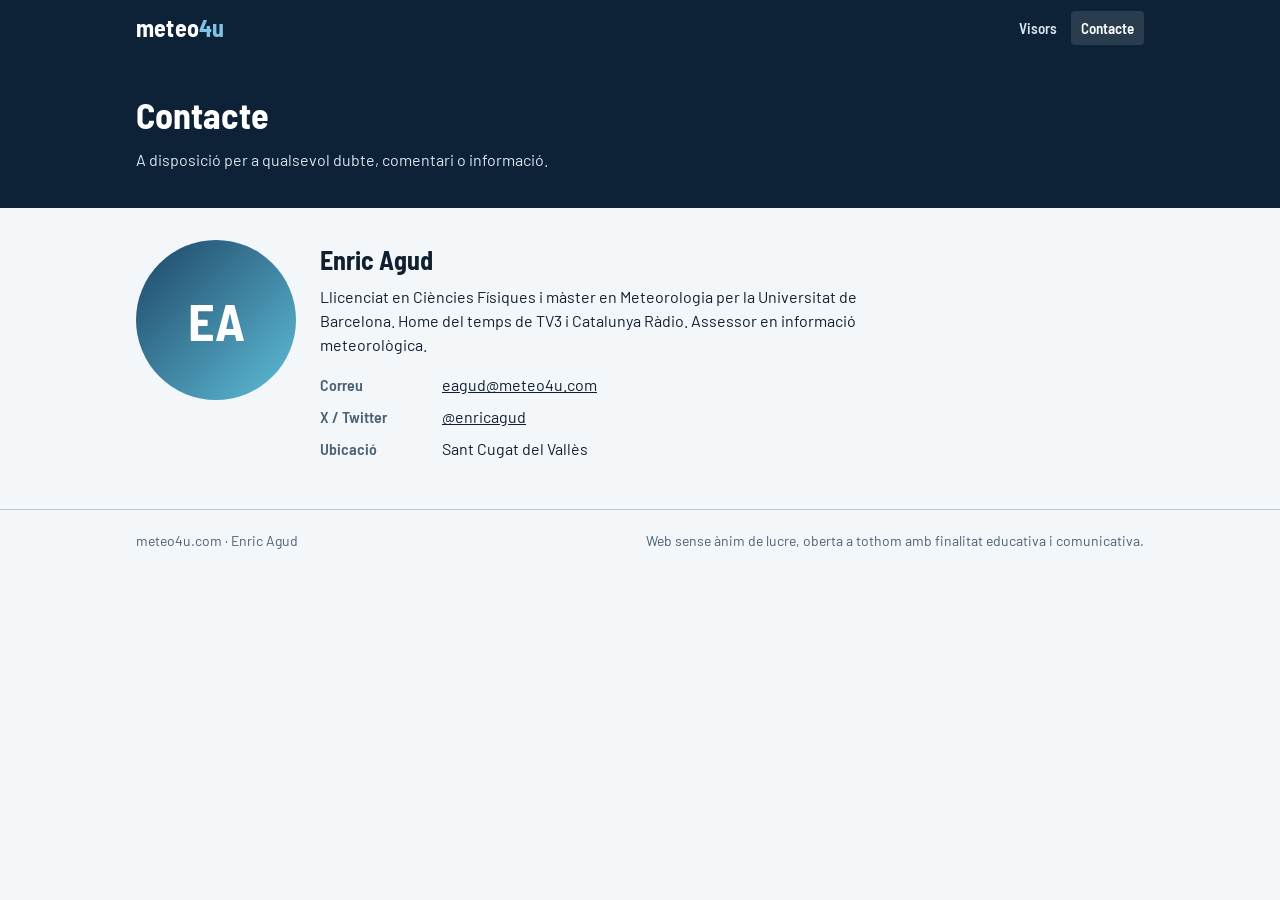
==== contacte/index.html @ 1f2ea727 "Nova portada amb els visors i pàgina de Contacte - index.html: portada centrada en els visors (AROME" ====
<!DOCTYPE html>
<html lang="ca">
<head>
<meta charset="utf-8">
<meta name="viewport" content="width=device-width, initial-scale=1">
<title>Contacte · meteo4u</title>
<meta name="description" content="Contacte amb Enric Agud, meteoròleg.">
<link rel="preconnect" href="https://fonts.googleapis.com">
<link rel="stylesheet" href="https://fonts.googleapis.com/css2?family=Barlow:wght@400;500&family=Barlow+Semi+Condensed:wght@500;600;700&display=swap">
<link rel="stylesheet" href="../assets/site.css">
</head>
<body>
<header class="top">
  <div class="wrap">
    <a class="brand" href="../">meteo<span>4u</span></a>
    <nav aria-label="Principal">
      <a href="../">Visors</a>
      <a href="./" aria-current="page">Contacte</a>
    </nav>
  </div>
</header>

<section class="page-head">
  <div class="wrap">
    <h1>Contacte</h1>
    <p>A disposició per a qualsevol dubte, comentari o informació.</p>
  </div>
</section>

<main class="wrap">
  <div class="about">
    <!-- Substituir per <img class="avatar" src="enric-agud.jpg" alt="Enric Agud"> quan hi hagi foto -->
    <div class="avatar" aria-hidden="true">EA</div>
    <div>
      <h2>Enric Agud</h2>
      <p>Llicenciat en Ciències Físiques i màster en Meteorologia per la Universitat de Barcelona.
        Home del temps de TV3 i Catalunya Ràdio. Assessor en informació meteorològica.</p>
      <ul class="contact-list">
        <li><span class="k">Correu</span><a href="mailto:eagud@meteo4u.com">eagud@meteo4u.com</a></li>
        <li><span class="k">X / Twitter</span><a href="https://twitter.com/enricagud" rel="me">@enricagud</a></li>
        <li><span class="k">Ubicació</span><span>Sant Cugat del Vallès</span></li>
      </ul>
    </div>
  </div>
</main>

<footer>
  <div class="wrap">
    <span>meteo4u.com · Enric Agud</span>
    <span>Web sense ànim de lucre, oberta a tothom amb finalitat educativa i comunicativa.</span>
  </div>
</footer>
</body>
</html>
---- assets/site.css ----
/* Estils comuns de la portada i les pàgines de text (els visors porten els seus) */
:root {
  --ink: #102030;
  --ink-soft: #4a6075;
  --panel: #f4f7fa;
  --line: #b9c8d6;
  --sea: #c8dce8;
  --deep: #0d2236;
  --sans: "Barlow", "Helvetica Neue", Arial, sans-serif;
  --cond: "Barlow Semi Condensed", "Arial Narrow", Arial, sans-serif;
}
* { box-sizing: border-box; }
html, body { margin: 0; }
body { background: var(--panel); color: var(--ink); font-family: var(--sans); line-height: 1.5; }
a { color: inherit; }
:focus-visible { outline: 2px solid var(--ink); outline-offset: 2px; }
.wrap { max-width: 1040px; margin: 0 auto; padding: 0 16px; }

/* Capçalera */
.top { background: var(--deep); color: #fff; }
.top .wrap { display: flex; align-items: center; justify-content: space-between; gap: 16px; height: 56px; }
.brand { font-family: var(--cond); font-weight: 700; font-size: 24px; text-decoration: none; letter-spacing: 0.01em; }
.brand span { color: #7fc4e8; }
.top nav { display: flex; gap: 4px; }
.top nav a {
  font-family: var(--cond); font-weight: 600; font-size: 15px; text-decoration: none;
  padding: 6px 10px; border-radius: 4px; color: #d6e4ef;
}
.top nav a:hover, .top nav a[aria-current="page"] { background: rgba(255, 255, 255, 0.12); color: #fff; }
.top :focus-visible { outline-color: #fff; }

/* Capçalera gran de la portada */
.hero {
  background: linear-gradient(180deg, var(--deep) 0%, #1d4566 70%, #2f6688 100%);
  color: #fff; padding: 40px 0 56px;
}
.hero h1 { font-family: var(--cond); font-weight: 700; font-size: clamp(30px, 6vw, 46px); line-height: 1.1; margin: 0; }
.hero p { color: #d6e4ef; font-size: 18px; max-width: 34em; margin: 10px 0 0; }

/* Targetes dels visors */
.viewers { margin-top: -32px; padding-bottom: 48px; }
.grid { display: grid; grid-template-columns: repeat(auto-fill, minmax(230px, 1fr)); gap: 16px; }
.card {
  display: flex; flex-direction: column; background: #fff; border-radius: 8px; overflow: hidden;
  box-shadow: 0 1px 3px rgba(16, 32, 48, 0.2); color: inherit; text-decoration: none;
}
a.card { transition: box-shadow 0.15s, transform 0.15s; }
a.card:hover { box-shadow: 0 6px 18px rgba(16, 32, 48, 0.22); transform: translateY(-2px); }
.card .swatch { height: 96px; position: relative; }
.card .body { padding: 14px 16px 16px; flex: 1; display: flex; flex-direction: column; }
.card h2 { font-family: var(--cond); font-weight: 600; font-size: 22px; line-height: 1.2; margin: 0; }
.card p { font-size: 15px; color: var(--ink-soft); margin: 6px 0 0; flex: 1; }
.card .go { font-family: var(--cond); font-weight: 600; font-size: 15px; margin-top: 12px; }
.card.soon { background: transparent; box-shadow: none; border: 1px dashed var(--line); }
.card.soon .swatch { opacity: 0.45; }
.card.soon .go { color: var(--ink-soft); }
.tag {
  position: absolute; top: 10px; left: 10px; font-family: var(--cond); font-weight: 600; font-size: 12px;
  text-transform: uppercase; letter-spacing: 0.05em; background: rgba(255, 255, 255, 0.9);
  color: var(--ink); padding: 2px 7px; border-radius: 3px;
}
/* Franges de color inspirades en les paletes de cada visor */
.sw-arome { background: linear-gradient(90deg, #5e3c99 0%, #3b7cc4 18%, #5fbfd9 32%, #a6dba0 46%, #f7e47a 60%, #f4a259 74%, #d7301f 88%, #7f0000 100%); }
.sw-sst   { background: linear-gradient(90deg, #08306b 0%, #2171b5 25%, #6baed6 45%, #fdd49e 65%, #f16913 82%, #a50f15 100%); }
.sw-icon  { background: linear-gradient(90deg, #f7fbff 0%, #c6dbef 25%, #6baed6 50%, #2171b5 75%, #08306b 100%); }
.sw-mar   { background: linear-gradient(90deg, #e0f3f8 0%, #91bfdb 30%, #4575b4 60%, #313695 100%); }
.swatch::after {
  content: ""; position: absolute; inset: 0;
  background: repeating-linear-gradient(170deg, transparent 0 22px, rgba(255, 255, 255, 0.18) 22px 23px);
}

/* Blocs de text */
.section { padding: 8px 0 48px; }
.section h2 { font-family: var(--cond); font-weight: 700; font-size: 26px; margin: 0 0 8px; }
.section p { max-width: 40em; color: var(--ink-soft); margin: 0 0 10px; }

/* Pàgina de contacte */
.page-head { background: var(--deep); color: #fff; padding: 32px 0 36px; }
.page-head h1 { font-family: var(--cond); font-weight: 700; font-size: 36px; margin: 0; }
.page-head p { color: #d6e4ef; margin: 6px 0 0; }
.about { display: grid; grid-template-columns: 160px 1fr; gap: 24px; align-items: start; padding: 32px 0 48px; }
.avatar {
  width: 160px; height: 160px; border-radius: 50%; background: linear-gradient(135deg, #1d4566, #5fbfd9);
  color: #fff; display: grid; place-items: center; font-family: var(--cond); font-weight: 700; font-size: 52px;
  object-fit: cover;
}
.about h2 { font-family: var(--cond); font-weight: 700; font-size: 26px; margin: 0 0 6px; }
.about p { margin: 0 0 12px; max-width: 38em; }
.contact-list { list-style: none; padding: 0; margin: 16px 0 0; display: grid; gap: 8px; }
.contact-list li { display: flex; gap: 10px; align-items: baseline; }
.contact-list .k { font-family: var(--cond); font-weight: 600; color: var(--ink-soft); min-width: 7em; }
@media (max-width: 560px) {
  .about { grid-template-columns: 1fr; }
  .avatar { width: 120px; height: 120px; font-size: 40px; }
  .contact-list li { flex-direction: column; gap: 0; }
}

/* Peu */
footer { border-top: 1px solid var(--line); padding: 20px 0 28px; font-size: 14px; color: var(--ink-soft); }
footer .wrap { display: flex; flex-wrap: wrap; gap: 8px 24px; justify-content: space-between; }
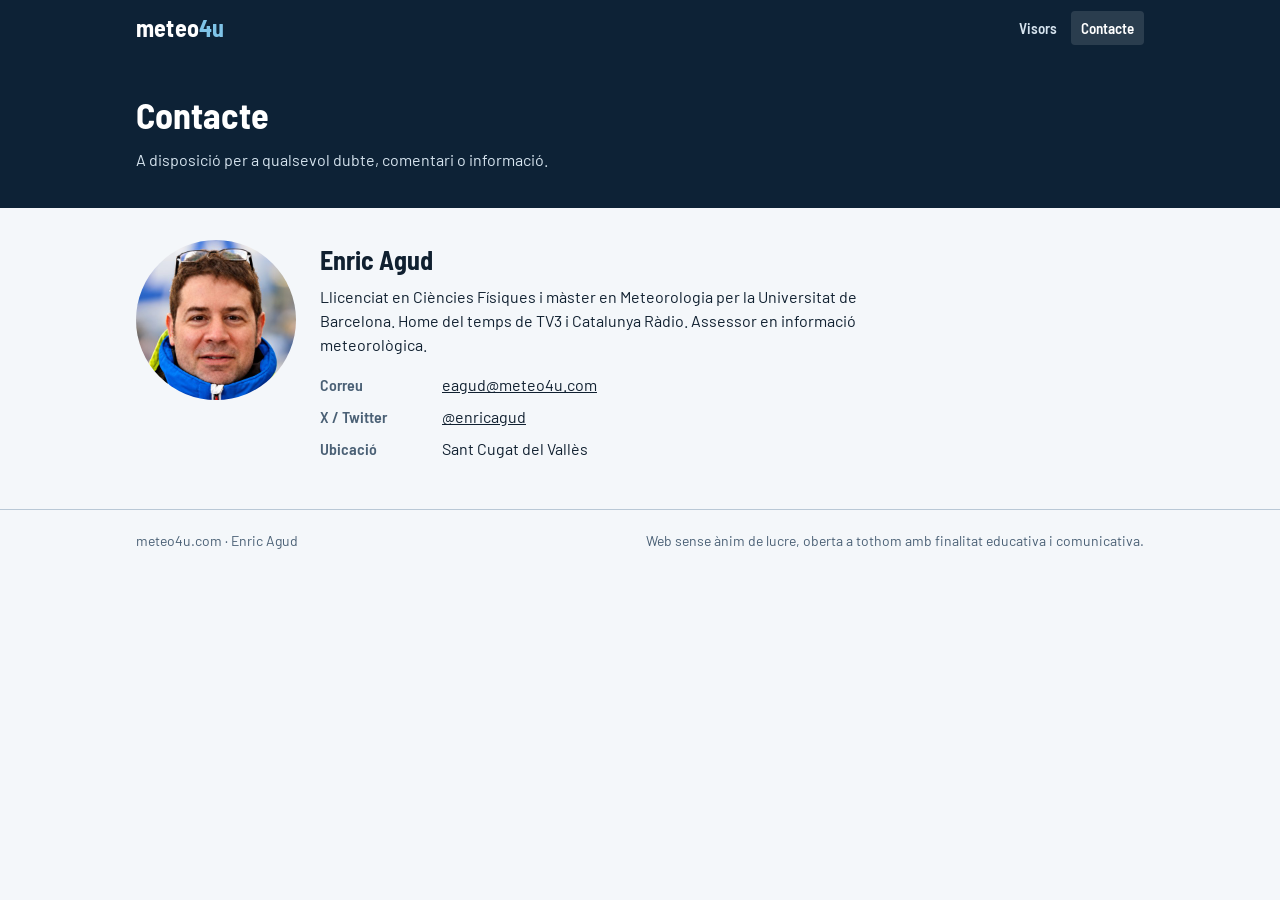
==== commit 9477569d: "Contacte: afegeix la foto de l'Enric Agud Retallada en quadrat i reduïda a 480 px (JPEG, 36 kB).  Co" ====
--- a/contacte/index.html
+++ b/contacte/index.html
@@ -29,8 +29,7 @@
 
 <main class="wrap">
   <div class="about">
-    <!-- Substituir per <img class="avatar" src="enric-agud.jpg" alt="Enric Agud"> quan hi hagi foto -->
-    <div class="avatar" aria-hidden="true">EA</div>
+    <img class="avatar" src="enric-agud.jpg" alt="Enric Agud" width="160" height="160">
     <div>
       <h2>Enric Agud</h2>
       <p>Llicenciat en Ciències Físiques i màster en Meteorologia per la Universitat de Barcelona.
--- a/assets/site.css
+++ b/assets/site.css
@@ -62,6 +62,7 @@
 /* Franges de color inspirades en les paletes de cada visor */
 .sw-arome { background: linear-gradient(90deg, #5e3c99 0%, #3b7cc4 18%, #5fbfd9 32%, #a6dba0 46%, #f7e47a 60%, #f4a259 74%, #d7301f 88%, #7f0000 100%); }
 .sw-sst   { background: linear-gradient(90deg, #08306b 0%, #2171b5 25%, #6baed6 45%, #fdd49e 65%, #f16913 82%, #a50f15 100%); }
+.sw-radar { background: linear-gradient(90deg, #e8f4fb 0%, #9ad0ec 18%, #3d9be0 34%, #2fb24a 50%, #f5e44a 64%, #f39a2b 78%, #e0301e 90%, #b0177f 100%); }
 .sw-icon  { background: linear-gradient(90deg, #f7fbff 0%, #c6dbef 25%, #6baed6 50%, #2171b5 75%, #08306b 100%); }
 .sw-mar   { background: linear-gradient(90deg, #e0f3f8 0%, #91bfdb 30%, #4575b4 60%, #313695 100%); }
 .swatch::after {
